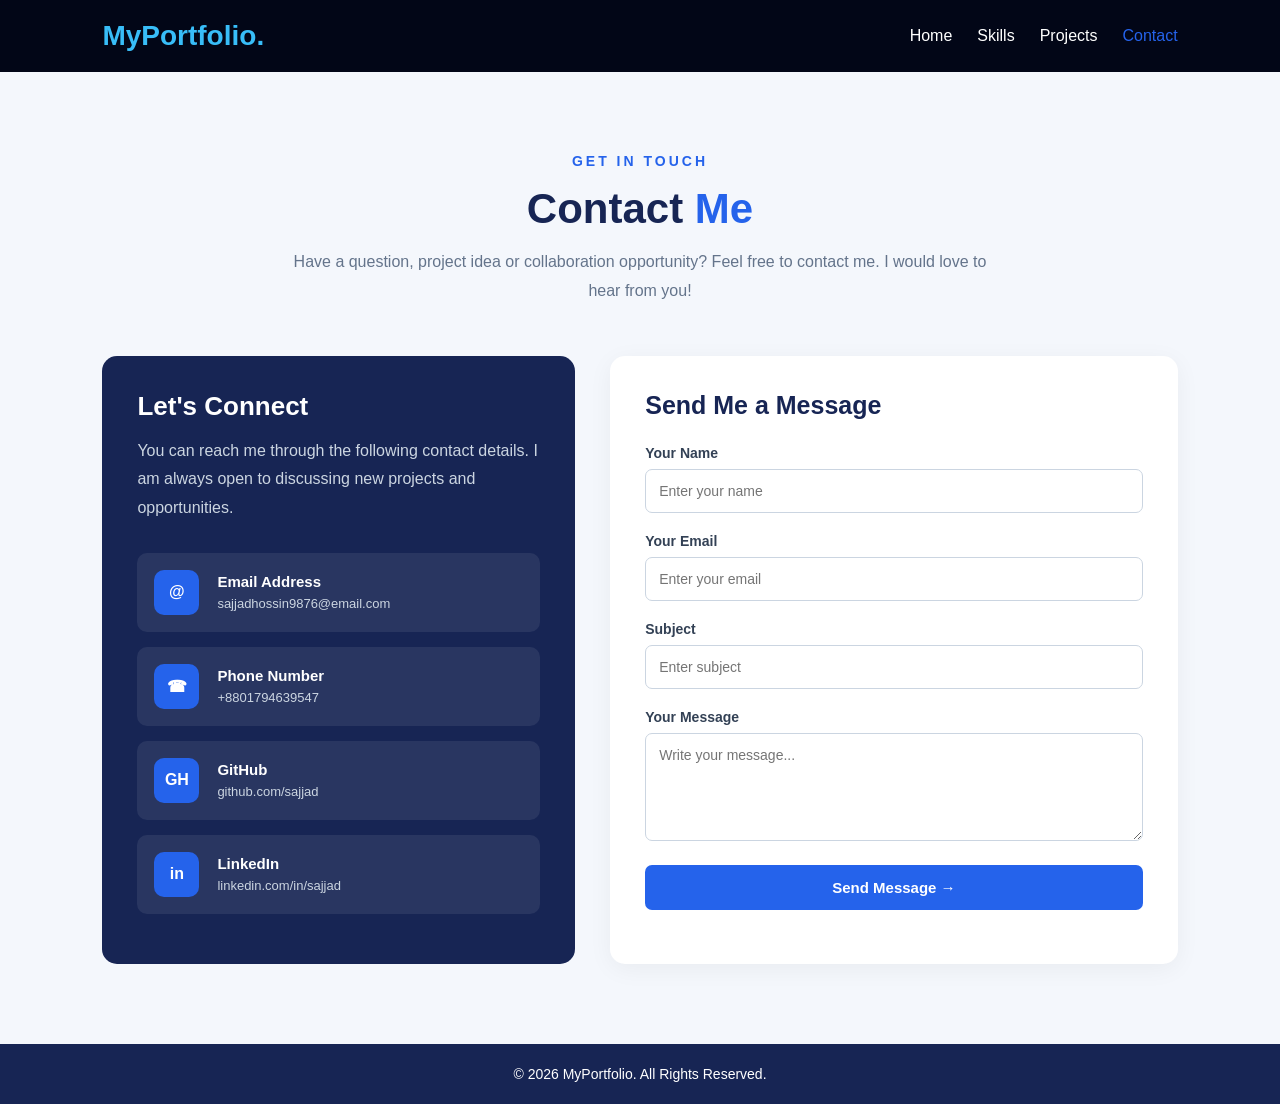
==== contact.html @ 3b962e82 "my demo portfolio website" ====
<!DOCTYPE html>
<html lang="en">

<head>

<meta charset="UTF-8">
<meta name="viewport" content="width=device-width, initial-scale=1.0">

<title>Contact Me | Portfolio</title>

<link rel="stylesheet" href="css/style.css">

<style>


/* Contact Page */

.contact-section {
    background: #f4f7fc;
    min-height: 100vh;
    padding: 80px 8%;
}


/* Heading */

.contact-heading {
    text-align: center;
    max-width: 700px;
    margin: 0 auto 50px;
}

.contact-heading .subtitle {
    color: #2563eb;
    font-size: 14px;
    font-weight: bold;
    letter-spacing: 3px;
}

.contact-heading h1 {
    font-size: 42px;
    color: #172554;
    margin: 15px 0;
}

.contact-heading h1 span {
    color: #2563eb;
}

.contact-heading p {
    color: #64748b;
    line-height: 1.8;
}


/* Main Container */

.contact-container {
    display: grid;
    grid-template-columns: 1fr 1.2fr;
    gap: 35px;
    max-width: 1100px;
    margin: auto;
    align-items: stretch;
}


/* Contact Information */

.contact-info {
    background: #172554;
    padding: 35px;
    border-radius: 15px;
    color: white;
}

.contact-info h2 {
    font-size: 26px;
    margin-bottom: 15px;
}

.info-text {
    color: #cbd5e1;
    line-height: 1.8;
    margin-bottom: 30px;
}


/* Info Cards */

.info-card {
    display: flex;
    align-items: center;
    gap: 18px;
    padding: 17px;
    margin-bottom: 15px;
    background: rgba(255,255,255,0.08);
    border-radius: 10px;
    transition: 0.3s;
}

.info-card:hover {
    background: rgba(255,255,255,0.16);
    transform: translateX(5px);
}

.contact-icon {
    width: 45px;
    height: 45px;
    background: #2563eb;
    color: white;
    border-radius: 10px;
    display: flex;
    align-items: center;
    justify-content: center;
    font-weight: bold;
    flex-shrink: 0;
}

.info-card h3 {
    font-size: 15px;
    margin-bottom: 6px;
}

.info-card p {
    font-size: 13px;
    color: #cbd5e1;
    overflow-wrap: anywhere;
}


/* Contact Form */

.contact-form {
    background: white;
    padding: 35px;
    border-radius: 15px;
    box-shadow: 0 5px 25px rgba(0,0,0,0.05);
}

.contact-form h2 {
    color: #172554;
    font-size: 25px;
    margin-bottom: 25px;
}

.contact-form label {
    display: block;
    color: #334155;
    font-weight: bold;
    font-size: 14px;
    margin-bottom: 8px;
}

.contact-form input,
.contact-form textarea {
    width: 100%;
    padding: 13px;
    margin-bottom: 20px;
    border: 1px solid #cbd5e1;
    border-radius: 7px;
    font-size: 14px;
    outline: none;
    font-family: Arial, sans-serif;
    box-sizing: border-box;
}

.contact-form input:focus,
.contact-form textarea:focus {
    border-color: #2563eb;
}

.contact-form textarea {
    resize: vertical;
}


/* Submit Button */

.contact-form button {
    width: 100%;
    padding: 14px;
    background: #2563eb;
    color: white;
    border: none;
    border-radius: 7px;
    font-size: 15px;
    font-weight: bold;
    cursor: pointer;
    transition: 0.3s;
}

.contact-form button:hover {
    background: #1e40af;
    transform: translateY(-3px);
}


/* Active Navigation */

nav ul li a.active {
    color: #2563eb;
}


/* Footer */

footer {
    background: #172554;
    color: white;
    text-align: center;
    padding: 22px;
    font-size: 14px;
}


/* Responsive Design */

@media (max-width: 800px) {

    .contact-container {
        grid-template-columns: 1fr;
    }

    .contact-heading h1 {
        font-size: 32px;
    }

    .contact-section {
        padding: 50px 5%;
    }

}





</style>



</head>

<body>

<!-- Navigation Bar -->

<nav>

<div class="logo">MyPortfolio<span>.</span></div>

<ul>
<li><a href="index.html">Home</a></li>
<li><a href="skills.html">Skills</a></li>
<li><a href="projects.html">Projects</a></li>
<li><a href="contact.html" class="active">Contact</a></li>
</ul>

</nav>


<!-- Contact Section -->

<section class="contact-section">

<div class="contact-heading">

<span class="subtitle">GET IN TOUCH</span>

<h1>Contact <span>Me</span></h1>

<p>
Have a question, project idea or collaboration opportunity?
Feel free to contact me. I would love to hear from you!
</p>

</div>


<div class="contact-container">


<!-- Contact Information -->

<div class="contact-info">

<h2>Let's Connect</h2>

<p class="info-text">
You can reach me through the following contact details.
I am always open to discussing new projects and opportunities.
</p>


<div class="info-card">

<div class="contact-icon">@</div>

<div>
<h3>Email Address</h3>
<p>sajjadhossin9876@email.com</p>
</div>

</div>


<div class="info-card">

<div class="contact-icon">☎</div>

<div>
<h3>Phone Number</h3>
<p>+8801794639547</p>
</div>

</div>


<div class="info-card">

<div class="contact-icon">GH</div>

<div>
<h3>GitHub</h3>
<p>github.com/sajjad</p>
</div>

</div>


<div class="info-card">

<div class="contact-icon">in</div>

<div>
<h3>LinkedIn</h3>
<p>linkedin.com/in/sajjad</p>
</div>

</div>


</div>


<!-- Contact Form -->

<div class="contact-form">

<h2>Send Me a Message</h2>

<form action="#" method="post">

<label for="name">Your Name</label>

<input type="text" id="name" name="name"
placeholder="Enter your name" required>


<label for="email">Your Email</label>

<input type="email" id="email" name="email"
placeholder="Enter your email" required>


<label for="subject">Subject</label>

<input type="text" id="subject" name="subject"
placeholder="Enter subject">


<label for="message">Your Message</label>

<textarea id="message" name="message"
rows="5" placeholder="Write your message..."
required></textarea>


<button type="submit">Send Message →</button>

</form>

</div>


</div>

</section>


<!-- Footer -->

<footer>

<p>© 2026 MyPortfolio. All Rights Reserved.</p>

</footer>


</body>
</html>
---- css/style.css ----
*{
margin:0;
padding:0;
box-sizing:border-box;
font-family:'Poppins',sans-serif;
}

body{
background:#0f172a;
color:white;
}

nav{
display:flex;
justify-content:space-between;
align-items:center;
padding:20px 8%;
background:#020617;
position:sticky;
top:0;
z-index:100;
}

.logo{
font-size:28px;
font-weight:700;
color:#38bdf8;
}

nav ul{
display:flex;
list-style:none;
}

nav ul li{
margin-left:25px;
}

nav ul li a{
text-decoration:none;
color:white;
transition:0.3s;
}

nav ul li a:hover{
color:#38bdf8;
}
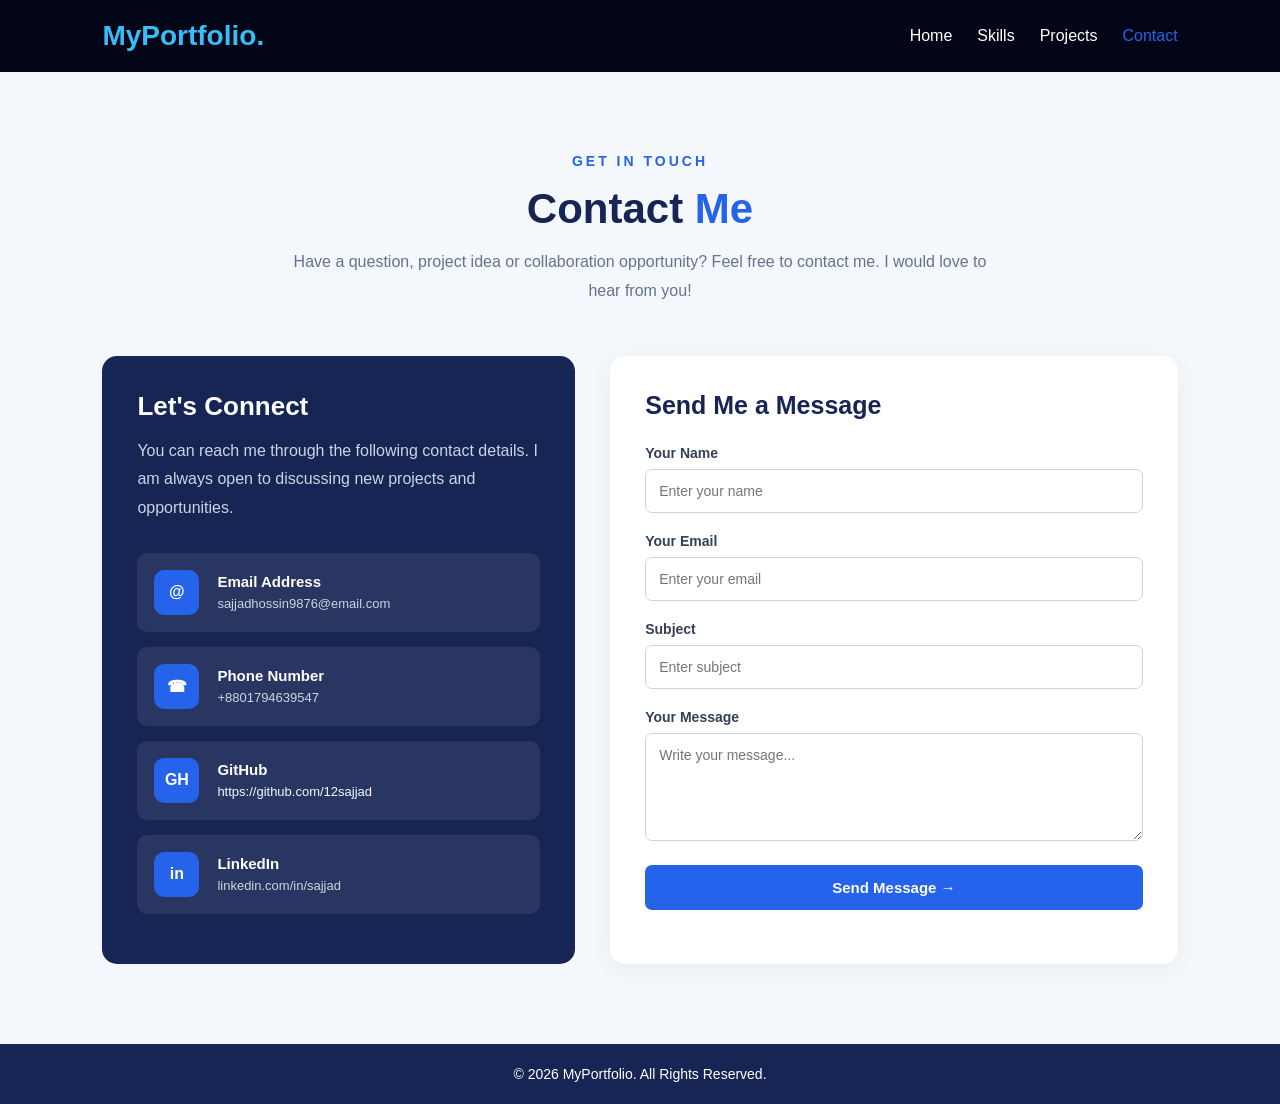
==== commit e56a3f37: "My last updated porfolio" ====
--- a/contact.html
+++ b/contact.html
@@ -324,7 +324,7 @@
 
 <div>
 <h3>GitHub</h3>
-<p>github.com/sajjad</p>
+<p ><a style="color: #f4f7fc; text-decoration: none;" href=" https://github.com/12sajjad/Personal-Portfolio-Website"> https://github.com/12sajjad</a></p>
 </div>
 
 </div>
@@ -336,6 +336,8 @@
 
 <div>
 <h3>LinkedIn</h3>
+
+
 <p>linkedin.com/in/sajjad</p>
 </div>
 
